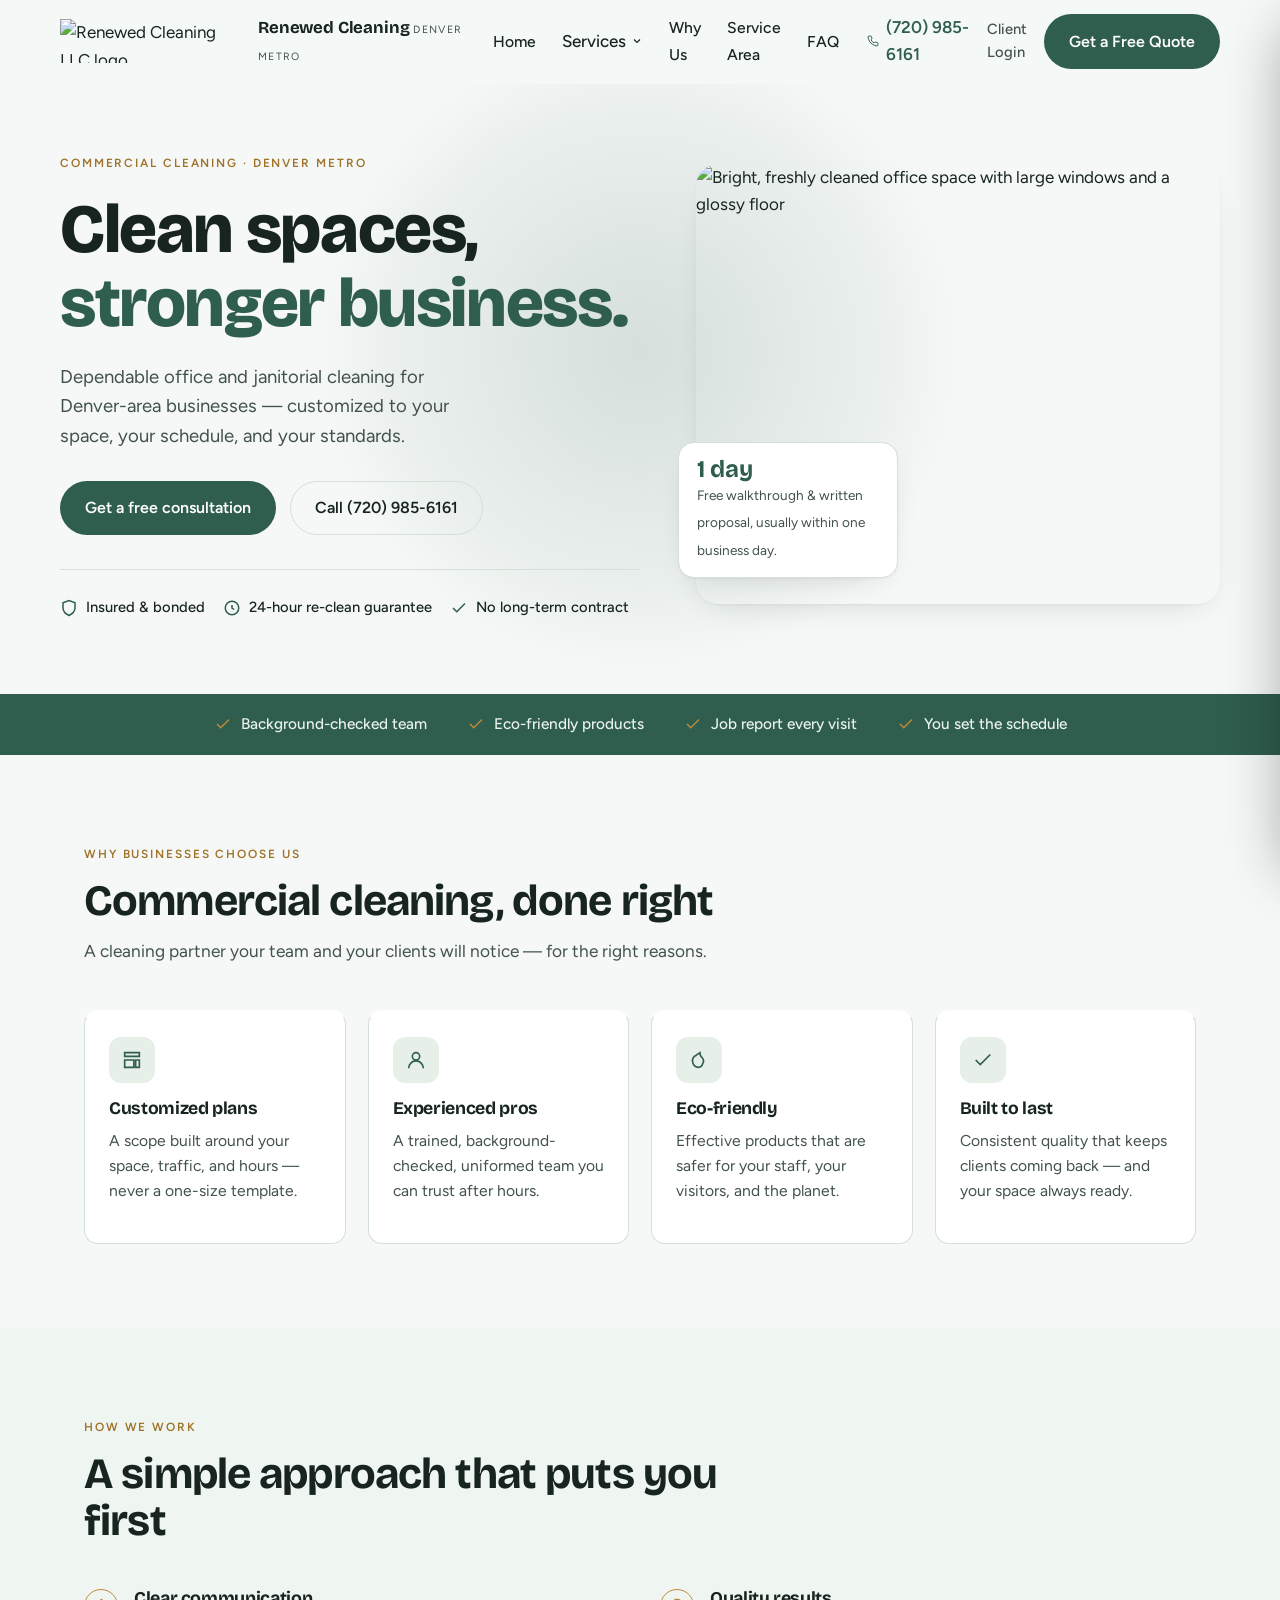
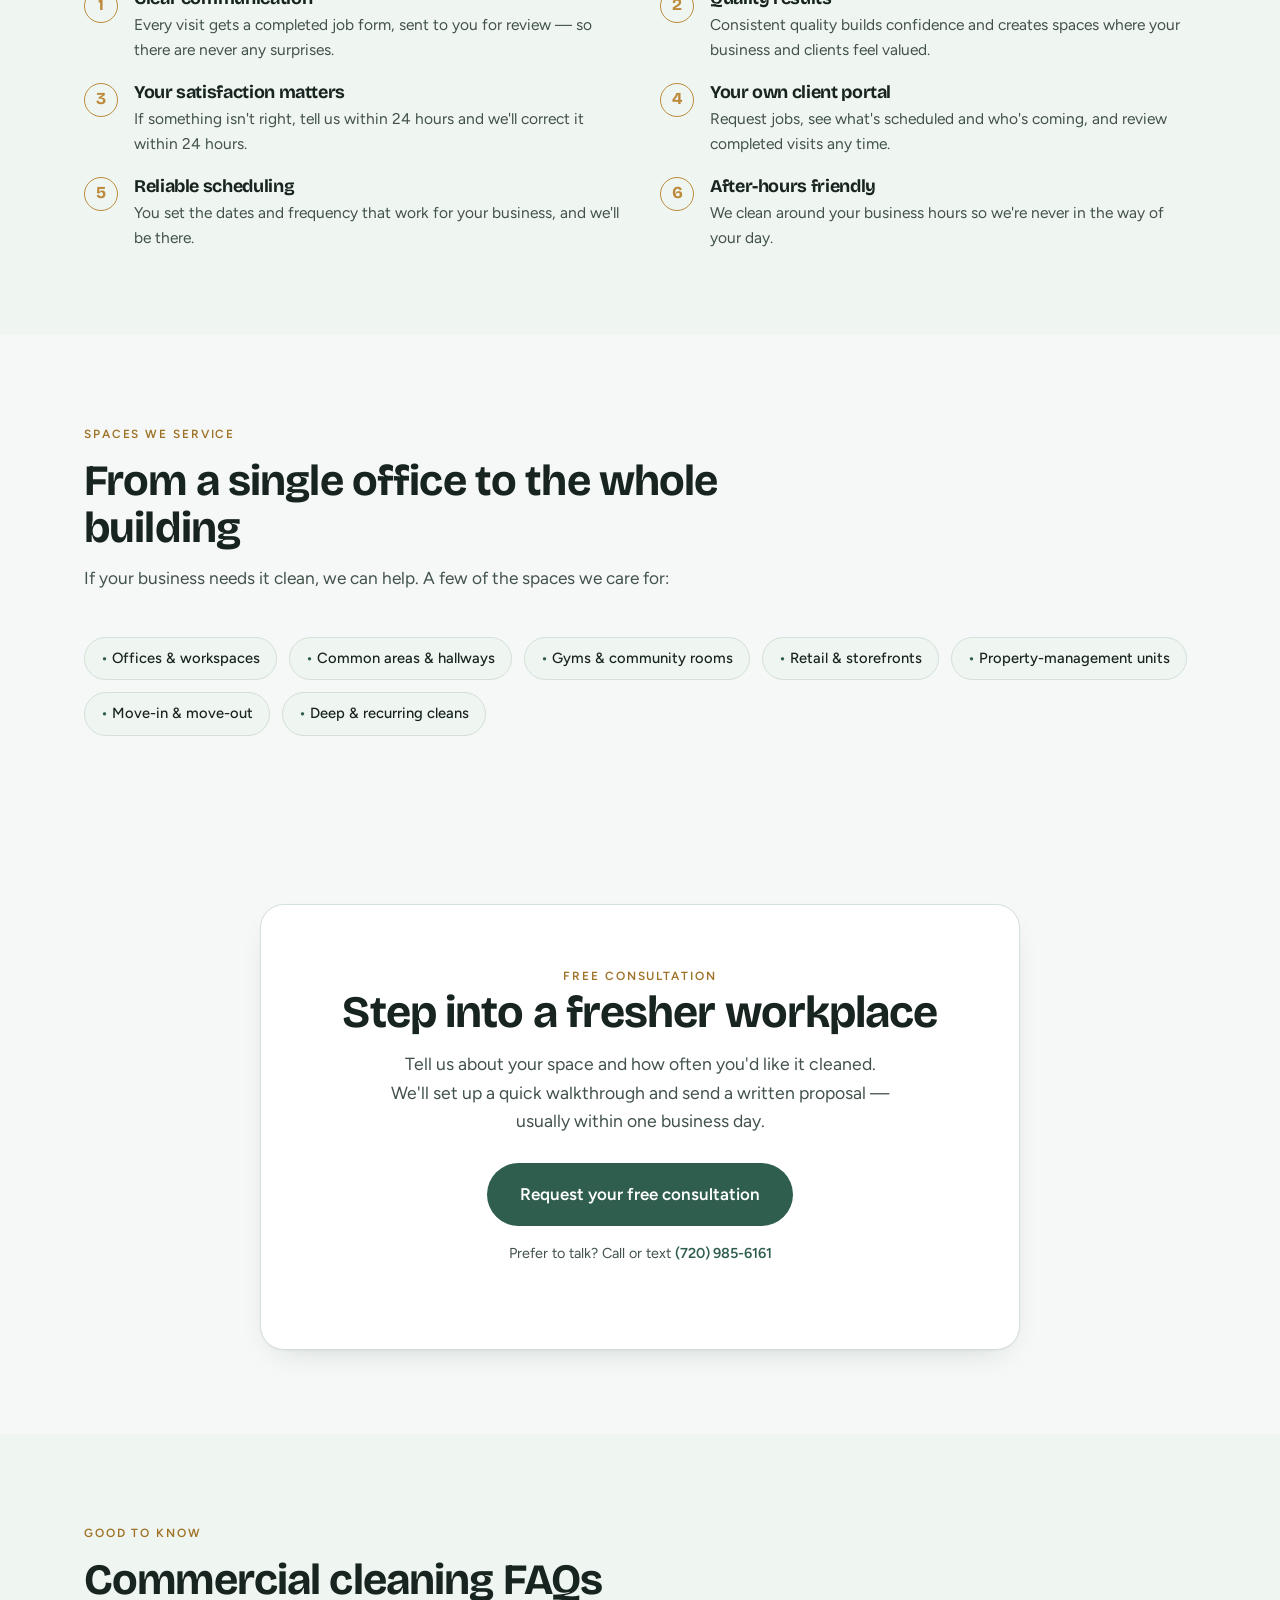
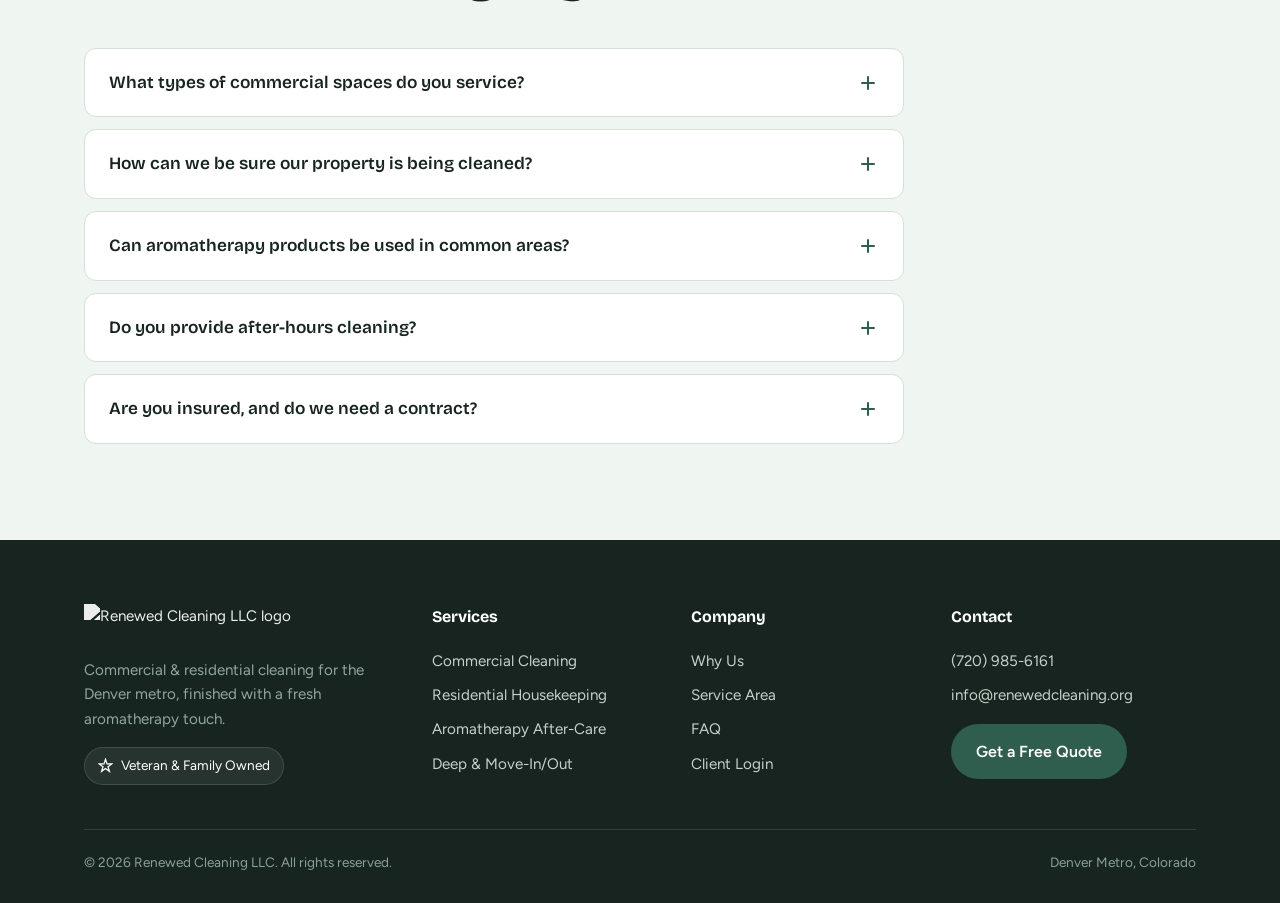
==== commercial-cleaning.html @ f88d706f "Modernized Renewed Cleaning site (preview)" ====
<!DOCTYPE html>
<html lang="en">
<head>
<meta charset="UTF-8">
<meta name="viewport" content="width=device-width, initial-scale=1">
<!-- PREVIEW/MOCK — keep out of Google so it never competes with the live site -->
<meta name="robots" content="noindex, nofollow">
<title>Commercial Cleaning in Denver Metro | Renewed Cleaning LLC</title>
<meta name="description" content="Reliable commercial and office cleaning across the Denver metro. Veteran- and family-owned, insured & bonded, eco-friendly, with a 24-hour re-clean guarantee. Request a free consultation.">

<link rel="preconnect" href="https://fonts.googleapis.com">
<link rel="preconnect" href="https://fonts.gstatic.com" crossorigin>
<link href="https://fonts.googleapis.com/css2?family=Bricolage+Grotesque:opsz,wght@12..96,600;12..96,700;12..96,800&family=Figtree:wght@400;500;600&display=swap" rel="stylesheet">
<link rel="stylesheet" href="styles.css">
</head>
<body>

<!-- =========== HEADER =========== -->
<header id="top">
  <div class="wrap nav">
    <a class="brand" href="index.html" aria-label="Renewed Cleaning LLC home">
      <img src="https://d13cw1lxlociqy.cloudfront.net/vxw0cr1rwxtp3wmlu0m17guldjv5" alt="Renewed Cleaning LLC logo">
      <span>
        <span class="bname">Renewed Cleaning</span>
        <span class="btag">Denver Metro</span>
      </span>
    </a>

    <ul class="menu">
      <li><a href="index.html">Home</a></li>
      <li class="has-drop">
        <button class="dropbtn" aria-haspopup="true" aria-expanded="false">Services
          <svg width="12" height="12" viewBox="0 0 24 24" fill="none" stroke="currentColor" stroke-width="2.4"><path d="M6 9l6 6 6-6"/></svg>
        </button>
        <div class="drop">
          <a href="commercial-cleaning.html">Commercial Cleaning<span>Offices, janitorial &amp; common areas</span></a>
          <a href="index.html#services">Residential Housekeeping<span>Homes &amp; recurring care</span></a>
          <a href="index.html#services">Aromatherapy After-Care<span>Sprays, diffusers &amp; more</span></a>
        </div>
      </li>
      <li><a href="index.html#how">Why Us</a></li>
      <li><a href="index.html#area">Service Area</a></li>
      <li><a href="#faq">FAQ</a></li>
    </ul>

    <div class="nav-cta">
      <a class="phone-link" href="tel:+17209856161"><svg width="16" height="16" viewBox="0 0 24 24" fill="none" stroke="currentColor" stroke-width="2"><path d="M22 16.9v3a2 2 0 01-2.2 2 19.8 19.8 0 01-8.6-3.1 19.5 19.5 0 01-6-6 19.8 19.8 0 01-3.1-8.6A2 2 0 014.1 2h3a2 2 0 012 1.7c.1.9.3 1.8.6 2.6a2 2 0 01-.5 2.1L8.1 9.9a16 16 0 006 6l1.5-1.1a2 2 0 012.1-.5c.8.3 1.7.5 2.6.6a2 2 0 011.7 2z"/></svg><span class="phone-text">(720)&nbsp;985-6161</span></a>
      <a class="login-link" href="https://clienthub.getjobber.com/client_hubs/0398b874-1f69-44bb-8e31-e739b4f57057/login/new?source=share_login" target="_blank" rel="noopener">Client Login</a>
      <a class="btn btn-primary" href="https://clienthub.getjobber.com/hubs/0398b874-1f69-44bb-8e31-e739b4f57057/public/requests/2457077/embedded_new?source=sp_website&amp;instance_id=_R_5j5_" target="_blank" rel="noopener">Get a Free Quote</a>
      <button class="burger" id="burger" aria-label="Open menu" aria-expanded="false"><span></span><span></span><span></span></button>
    </div>
  </div>
</header>

<!-- mobile drawer -->
<div class="scrim" id="scrim"></div>
<aside class="drawer" id="drawer" aria-hidden="true">
  <div class="drawer-head">
    <span class="bname" style="font-family:'Bricolage Grotesque';font-weight:700">Renewed Cleaning</span>
    <button class="drawer-close" id="drawerClose" aria-label="Close menu">&times;</button>
  </div>
  <nav>
    <a href="index.html">Home</a>
    <span class="sub-label">Services</span>
    <div class="sub">
      <a href="commercial-cleaning.html">Commercial Cleaning</a>
      <a href="index.html#services">Residential Housekeeping</a>
      <a href="index.html#services">Aromatherapy After-Care</a>
    </div>
    <a href="index.html#how">Why Us</a>
    <a href="index.html#area">Service Area</a>
    <a href="#faq">FAQ</a>
    <a href="https://clienthub.getjobber.com/client_hubs/0398b874-1f69-44bb-8e31-e739b4f57057/login/new?source=share_login" target="_blank" rel="noopener">Client Login</a>
    <a class="phone-link" style="padding:14px 4px" href="tel:+17209856161">Call (720) 985-6161</a>
    <a class="btn btn-primary" style="margin-top:14px;width:100%;justify-content:center" href="https://clienthub.getjobber.com/hubs/0398b874-1f69-44bb-8e31-e739b4f57057/public/requests/2457077/embedded_new?source=sp_website&amp;instance_id=_R_5j5_" target="_blank" rel="noopener">Get a Free Quote</a>
  </nav>
</aside>

<!-- =========== HERO =========== -->
<div class="hero svc-hero">
  <div class="wrap hero-grid">
    <div class="hero-copy">
      <span class="eyebrow">Commercial Cleaning &middot; Denver Metro</span>
      <h1>Clean spaces,<br><span class="em">stronger business.</span></h1>
      <p class="lead">Dependable office and janitorial cleaning for Denver-area businesses — customized to your space, your schedule, and your standards.</p>
      <div class="hero-cta">
        <a class="btn btn-primary" href="https://clienthub.getjobber.com/hubs/0398b874-1f69-44bb-8e31-e739b4f57057/public/requests/2457077/embedded_new?source=sp_website&amp;instance_id=_R_5j5_" target="_blank" rel="noopener">Get a free consultation</a>
        <a class="btn btn-ghost" href="tel:+17209856161">Call (720)&nbsp;985-6161</a>
      </div>
      <div class="chips">
        <span class="chip"><svg width="18" height="18" viewBox="0 0 24 24" fill="none" stroke="currentColor" stroke-width="2"><path d="M12 22s8-4 8-10V5l-8-3-8 3v7c0 6 8 10 8 10z"/></svg>Insured &amp; bonded</span>
        <span class="chip"><svg width="18" height="18" viewBox="0 0 24 24" fill="none" stroke="currentColor" stroke-width="2"><path d="M12 8v4l3 2M12 3a9 9 0 100 18 9 9 0 000-18z"/></svg>24-hour re-clean guarantee</span>
        <span class="chip"><svg width="18" height="18" viewBox="0 0 24 24" fill="none" stroke="currentColor" stroke-width="2"><path d="M20 6L9 17l-5-5"/></svg>No long-term contract</span>
      </div>
    </div>
    <div class="hero-media">
      <img src="https://d13cw1lxlociqy.cloudfront.net/9aceva0bt5wn4vmptje6h1z89n71" alt="Bright, freshly cleaned office space with large windows and a glossy floor">
      <div class="badge"><b>1 day</b><span>Free walkthrough &amp; written proposal, usually within one business day.</span></div>
    </div>
  </div>
</div>

<!-- =========== TRUST STRIP =========== -->
<div class="trust">
  <div class="wrap">
    <span class="t"><svg width="18" height="18" viewBox="0 0 24 24" fill="none" stroke="currentColor" stroke-width="2"><path d="M20 6L9 17l-5-5"/></svg>Background-checked team</span>
    <span class="t"><svg width="18" height="18" viewBox="0 0 24 24" fill="none" stroke="currentColor" stroke-width="2"><path d="M20 6L9 17l-5-5"/></svg>Eco-friendly products</span>
    <span class="t"><svg width="18" height="18" viewBox="0 0 24 24" fill="none" stroke="currentColor" stroke-width="2"><path d="M20 6L9 17l-5-5"/></svg>Job report every visit</span>
    <span class="t"><svg width="18" height="18" viewBox="0 0 24 24" fill="none" stroke="currentColor" stroke-width="2"><path d="M20 6L9 17l-5-5"/></svg>You set the schedule</span>
  </div>
</div>

<!-- =========== BENEFITS =========== -->
<section id="benefits">
  <div class="wrap">
    <div class="sec-head reveal">
      <span class="eyebrow">Why businesses choose us</span>
      <h2>Commercial cleaning, done right</h2>
      <p>A cleaning partner your team and your clients will notice — for the right reasons.</p>
    </div>
    <div class="cards cols-4">
      <div class="card reveal">
        <div class="ic"><svg width="22" height="22" viewBox="0 0 24 24" fill="none" stroke="currentColor" stroke-width="1.8"><path d="M4 4h16v4H4zM4 12h10v8H4zM16 12h4v8h-4z"/></svg></div>
        <h3>Customized plans</h3>
        <p>A scope built around your space, traffic, and hours — never a one-size template.</p>
      </div>
      <div class="card reveal">
        <div class="ic"><svg width="22" height="22" viewBox="0 0 24 24" fill="none" stroke="currentColor" stroke-width="1.8"><path d="M12 12a4 4 0 100-8 4 4 0 000 8zM4 21a8 8 0 0116 0"/></svg></div>
        <h3>Experienced pros</h3>
        <p>A trained, background-checked, uniformed team you can trust after hours.</p>
      </div>
      <div class="card reveal">
        <div class="ic"><svg width="22" height="22" viewBox="0 0 24 24" fill="none" stroke="currentColor" stroke-width="1.8"><path d="M11 20A7 7 0 019 6.7C11 5 13 4 13 4s0 3 2 5 3 4 1 7a5 5 0 01-5 4z"/></svg></div>
        <h3>Eco-friendly</h3>
        <p>Effective products that are safer for your staff, your visitors, and the planet.</p>
      </div>
      <div class="card reveal">
        <div class="ic"><svg width="22" height="22" viewBox="0 0 24 24" fill="none" stroke="currentColor" stroke-width="1.8"><path d="M20 6L9 17l-5-5"/></svg></div>
        <h3>Built to last</h3>
        <p>Consistent quality that keeps clients coming back — and your space always ready.</p>
      </div>
    </div>
  </div>
</section>

<!-- =========== HOW WE WORK =========== -->
<section id="how" class="how">
  <div class="wrap">
    <div class="sec-head reveal">
      <span class="eyebrow">How we work</span>
      <h2>A simple approach that puts you first</h2>
    </div>
    <div class="steps">
      <div class="step reveal"><div class="n">1</div><div><h3>Clear communication</h3><p>Every visit gets a completed job form, sent to you for review — so there are never any surprises.</p></div></div>
      <div class="step reveal"><div class="n">2</div><div><h3>Quality results</h3><p>Consistent quality builds confidence and creates spaces where your business and clients feel valued.</p></div></div>
      <div class="step reveal"><div class="n">3</div><div><h3>Your satisfaction matters</h3><p>If something isn't right, tell us within 24 hours and we'll correct it within 24 hours.</p></div></div>
      <div class="step reveal"><div class="n">4</div><div><h3>Your own client portal</h3><p>Request jobs, see what's scheduled and who's coming, and review completed visits any time.</p></div></div>
      <div class="step reveal"><div class="n">5</div><div><h3>Reliable scheduling</h3><p>You set the dates and frequency that work for your business, and we'll be there.</p></div></div>
      <div class="step reveal"><div class="n">6</div><div><h3>After-hours friendly</h3><p>We clean around your business hours so we're never in the way of your day.</p></div></div>
    </div>
  </div>
</section>

<!-- =========== WHAT WE CLEAN =========== -->
<section id="spaces">
  <div class="wrap">
    <div class="sec-head reveal">
      <span class="eyebrow">Spaces we service</span>
      <h2>From a single office to the whole building</h2>
      <p>If your business needs it clean, we can help. A few of the spaces we care for:</p>
    </div>
    <div class="what-list reveal">
      <span class="pill"><b>&bull;</b> Offices &amp; workspaces</span>
      <span class="pill"><b>&bull;</b> Common areas &amp; hallways</span>
      <span class="pill"><b>&bull;</b> Gyms &amp; community rooms</span>
      <span class="pill"><b>&bull;</b> Retail &amp; storefronts</span>
      <span class="pill"><b>&bull;</b> Property-management units</span>
      <span class="pill"><b>&bull;</b> Move-in &amp; move-out</span>
      <span class="pill"><b>&bull;</b> Deep &amp; recurring cleans</span>
    </div>
  </div>
</section>

<!-- =========== CONSULTATION CTA =========== -->
<section id="quote" class="quote">
  <div class="wrap">
    <div class="box reveal">
      <span class="eyebrow">Free consultation</span>
      <h2>Step into a fresher workplace</h2>
      <p>Tell us about your space and how often you'd like it cleaned. We'll set up a quick walkthrough and send a written proposal — usually within one business day.</p>
      <a class="btn btn-primary" href="https://clienthub.getjobber.com/hubs/0398b874-1f69-44bb-8e31-e739b4f57057/public/requests/2457077/embedded_new?source=sp_website&amp;instance_id=_R_5j5_" target="_blank" rel="noopener">Request your free consultation</a>
      <p class="sub">Prefer to talk? Call or text <a href="tel:+17209856161" style="color:var(--evergreen);font-weight:600;text-decoration:none">(720) 985-6161</a></p>
    </div>
  </div>
</section>

<!-- =========== FAQ =========== -->
<section id="faq" class="how">
  <div class="wrap">
    <div class="sec-head reveal">
      <span class="eyebrow">Good to know</span>
      <h2>Commercial cleaning FAQs</h2>
    </div>
    <div class="faq-list">
      <!-- NOTE for Andrew: confirm insurance/coverage specifics with the family before publishing -->
      <details class="reveal"><summary>What types of commercial spaces do you service?<span class="plus"></span></summary><div class="ans">Offices, retail and storefronts, common areas and hallways, gyms and community rooms, property-management units, and more. If you're not sure whether your space is a fit, just ask.</div></details>
      <details class="reveal"><summary>How can we be sure our property is being cleaned?<span class="plus"></span></summary><div class="ans">After every visit you receive a completed job report, and you can see scheduled, upcoming, and completed jobs any time in your client portal — full visibility, no guesswork.</div></details>
      <details class="reveal"><summary>Can aromatherapy products be used in common areas?<span class="plus"></span></summary><div class="ans">Yes. Our aromatherapy after-care is a great fit for lobbies, common areas, and shared spaces — in a scent you choose.</div></details>
      <details class="reveal"><summary>Do you provide after-hours cleaning?<span class="plus"></span></summary><div class="ans">Yes. We schedule around your business hours so cleaning never disrupts your team or your customers.</div></details>
      <details class="reveal"><summary>Are you insured, and do we need a contract?<span class="plus"></span></summary><div class="ans">We're insured and bonded, and our team is background-checked. There's no long-term contract — we work from a simple written proposal you can adjust any time. <em>(Please confirm exact coverage wording with the family before this goes live.)</em></div></details>
    </div>
  </div>
</section>

<!-- =========== FOOTER =========== -->
<footer>
  <div class="wrap">
    <div class="fgrid">
      <div class="fbrand">
        <img src="https://d13cw1lxlociqy.cloudfront.net/vxw0cr1rwxtp3wmlu0m17guldjv5" alt="Renewed Cleaning LLC logo">
        <p>Commercial &amp; residential cleaning for the Denver metro, finished with a fresh aromatherapy touch.</p>
        <span class="fbadge"><svg width="15" height="15" viewBox="0 0 24 24" fill="none" stroke="currentColor" stroke-width="2"><path d="M12 2l2.4 7.4H22l-6 4.6 2.3 7.4-6.3-4.6L5.7 21.4 8 14 2 9.4h7.6z"/></svg>Veteran &amp; Family Owned</span>
      </div>
      <div>
        <h4>Services</h4>
        <a href="commercial-cleaning.html">Commercial Cleaning</a>
        <a href="index.html#services">Residential Housekeeping</a>
        <a href="index.html#services">Aromatherapy After-Care</a>
        <a href="index.html#services">Deep &amp; Move-In/Out</a>
      </div>
      <div>
        <h4>Company</h4>
        <a href="index.html#how">Why Us</a>
        <a href="index.html#area">Service Area</a>
        <a href="#faq">FAQ</a>
        <a href="https://clienthub.getjobber.com/client_hubs/0398b874-1f69-44bb-8e31-e739b4f57057/login/new?source=share_login" target="_blank" rel="noopener">Client Login</a>
      </div>
      <div>
        <h4>Contact</h4>
        <a href="tel:+17209856161">(720) 985-6161</a>
        <!-- TODO: confirm the real public email address -->
        <a href="mailto:info@renewedcleaning.org">info@renewedcleaning.org</a>
        <a class="btn btn-primary" style="margin-top:12px" href="https://clienthub.getjobber.com/hubs/0398b874-1f69-44bb-8e31-e739b4f57057/public/requests/2457077/embedded_new?source=sp_website&amp;instance_id=_R_5j5_" target="_blank" rel="noopener">Get a Free Quote</a>
      </div>
    </div>
    <div class="fbot">
      <span>&copy; 2026 Renewed Cleaning LLC. All rights reserved.</span>
      <span>Denver Metro, Colorado</span>
    </div>
  </div>
</footer>

<script src="app.js" defer></script>
</body>
</html>
---- styles.css ----
:root{
    --ink:#17241f; --ink-soft:#42524b;
    --evergreen:#2f5d4e; --evergreen-deep:#22463a;
    --sage-bg:#e7efe9; --sage-tint:#eff5f0;
    --line:#d4e0d8;
    --air:#f5f8f6; --white:#ffffff;
    --brass:#bd8a3c; --brass-deep:#9f7228;
    --maxw:1160px;
    --r:14px;
    --shadow:0 1px 2px rgba(23,36,31,.04), 0 12px 34px -18px rgba(23,36,31,.22);
  }
  *{box-sizing:border-box}
  html{scroll-behavior:smooth}
  body{
    margin:0; background:var(--air); color:var(--ink);
    font-family:"Figtree",system-ui,-apple-system,sans-serif;
    font-size:17px; line-height:1.6; -webkit-font-smoothing:antialiased;
  }
  h1,h2,h3{font-family:"Bricolage Grotesque",system-ui,sans-serif; font-weight:700; line-height:1.08; letter-spacing:-.02em; margin:0}
  a{color:inherit}
  img{max-width:100%; display:block}
  .wrap{max-width:var(--maxw); margin:0 auto; padding:0 24px}
  .eyebrow{font-size:.74rem; font-weight:600; letter-spacing:.16em; text-transform:uppercase; color:var(--brass-deep)}

  /* buttons */
  .btn{display:inline-flex; align-items:center; gap:.5em; font-family:"Figtree"; font-weight:600; font-size:1rem;
    padding:.85em 1.5em; border-radius:100px; border:1px solid transparent; cursor:pointer; text-decoration:none; transition:.18s ease; white-space:nowrap}
  .btn-primary{background:var(--evergreen); color:#fff}
  .btn-primary:hover{background:var(--evergreen-deep); transform:translateY(-1px)}
  .btn-ghost{background:transparent; color:var(--ink); border-color:var(--line)}
  .btn-ghost:hover{border-color:var(--evergreen); color:var(--evergreen)}
  :focus-visible{outline:3px solid var(--brass); outline-offset:2px; border-radius:4px}

  /* header */
  header{position:sticky; top:0; z-index:60; background:rgba(245,248,246,.82); backdrop-filter:blur(10px); border-bottom:1px solid transparent; transition:.2s}
  header.scrolled{border-bottom-color:var(--line); background:rgba(245,248,246,.94)}
  .nav{display:flex; align-items:center; gap:28px; padding:14px 0}
  .brand{display:flex; align-items:center; gap:10px; margin-right:auto; text-decoration:none}
  .brand img{height:44px; width:auto}
  .brand .bname{font-family:"Bricolage Grotesque"; font-weight:700; font-size:1.05rem; color:var(--ink); letter-spacing:-.01em; line-height:1}
  .brand .btag{font-size:.66rem; letter-spacing:.12em; text-transform:uppercase; color:var(--ink-soft)}
  .menu{display:flex; align-items:center; gap:26px; list-style:none; margin:0; padding:0}
  .menu a{text-decoration:none; font-weight:500; color:var(--ink); font-size:.98rem; padding:6px 0; position:relative}
  .menu a:hover{color:var(--evergreen)}
  .has-drop{position:relative}
  .dropbtn{background:none; border:0; font:inherit; font-weight:500; color:var(--ink); cursor:pointer; display:inline-flex; align-items:center; gap:5px; padding:6px 0}
  .dropbtn svg{transition:.2s}
  .has-drop:hover .dropbtn svg, .has-drop:focus-within .dropbtn svg{transform:rotate(180deg)}
  .drop{position:absolute; top:calc(100% + 10px); left:50%; transform:translateX(-50%) translateY(6px); background:var(--white);
    border:1px solid var(--line); border-radius:var(--r); box-shadow:var(--shadow); padding:8px; min-width:240px; opacity:0; visibility:hidden; transition:.18s}
  .has-drop:hover .drop, .has-drop:focus-within .drop{opacity:1; visibility:visible; transform:translateX(-50%) translateY(0)}
  .drop a{display:block; padding:10px 12px; border-radius:9px; font-weight:500}
  .drop a:hover{background:var(--sage-tint)}
  .drop a span{display:block; font-size:.8rem; color:var(--ink-soft); font-weight:400}
  .nav-cta{display:flex; align-items:center; gap:14px}
  .phone-link{display:inline-flex; align-items:center; gap:7px; font-weight:600; text-decoration:none; color:var(--evergreen)}
  .login-link{text-decoration:none; font-weight:500; color:var(--ink-soft); font-size:.92rem}
  .login-link:hover{color:var(--evergreen)}
  .burger{display:none; background:none; border:1px solid var(--line); border-radius:10px; padding:9px; cursor:pointer}
  .burger span{display:block; width:20px; height:2px; background:var(--ink); margin:4px 0; transition:.2s}

  /* mobile drawer */
  .drawer{position:fixed; inset:0 0 0 auto; width:min(88vw,360px); background:var(--white); z-index:80; transform:translateX(100%);
    transition:transform .28s cubic-bezier(.4,0,.2,1); padding:22px; box-shadow:-20px 0 60px -30px rgba(0,0,0,.4); overflow-y:auto}
  .drawer.open{transform:translateX(0)}
  .drawer-head{display:flex; justify-content:space-between; align-items:center; margin-bottom:18px}
  .drawer-close{background:none; border:0; font-size:1.6rem; cursor:pointer; color:var(--ink); line-height:1}
  .drawer nav a, .drawer nav .sub-label{display:block; padding:12px 4px; text-decoration:none; color:var(--ink); font-weight:600; border-bottom:1px solid var(--sage-bg)}
  .drawer nav .sub a{font-weight:400; padding-left:16px; color:var(--ink-soft); font-size:.95rem}
  .sub-label{color:var(--ink-soft)!important; font-size:.78rem!important; letter-spacing:.12em; text-transform:uppercase; font-weight:600!important; border:0!important; padding-bottom:4px!important}
  .scrim{position:fixed; inset:0; background:rgba(23,36,31,.4); z-index:70; opacity:0; visibility:hidden; transition:.25s}
  .scrim.open{opacity:1; visibility:visible}

  /* hero */
  .hero{position:relative; overflow:hidden}
  .hero::before{content:""; position:absolute; top:-30%; left:50%; width:900px; height:900px; transform:translateX(-50%);
    background:radial-gradient(closest-side, rgba(47,93,78,.16), rgba(47,93,78,.05) 55%, transparent 72%);
    animation:breathe 9s ease-in-out infinite; z-index:0; pointer-events:none}
  @keyframes breathe{0%,100%{transform:translateX(-50%) scale(1); opacity:.85} 50%{transform:translateX(-50%) scale(1.12); opacity:1}}
  .hero-grid{position:relative; z-index:1; display:grid; grid-template-columns:1.05fr .95fr; gap:56px; align-items:center; padding:64px 0 74px}
  .hero h1{font-size:clamp(2.7rem,5.4vw,4.3rem); font-weight:800; margin:18px 0 0}
  .hero h1 .em{color:var(--evergreen)}
  .hero p.lead{font-size:1.16rem; color:var(--ink-soft); margin:20px 0 30px; max-width:33ch}
  .hero-cta{display:flex; gap:14px; flex-wrap:wrap; align-items:center}
  .chips{display:flex; flex-wrap:wrap; gap:10px 18px; margin-top:34px; padding-top:26px; border-top:1px solid var(--line)}
  .chip{display:inline-flex; align-items:center; gap:8px; font-size:.92rem; font-weight:500; color:var(--ink)}
  .chip svg{color:var(--evergreen); flex:none}
  .hero-media{position:relative}
  .hero-media img{width:100%; height:520px; object-fit:cover; border-radius:22px; box-shadow:var(--shadow)}
  .badge{position:absolute; left:-18px; bottom:26px; background:var(--white); border:1px solid var(--line); border-radius:16px;
    padding:14px 18px; box-shadow:var(--shadow); max-width:220px}
  .badge b{font-family:"Bricolage Grotesque"; display:block; font-size:1.5rem; color:var(--evergreen); line-height:1}
  .badge span{font-size:.85rem; color:var(--ink-soft)}

  /* trust strip */
  .trust{background:var(--evergreen); color:#eaf2ed}
  .trust .wrap{display:flex; flex-wrap:wrap; gap:14px 40px; justify-content:center; padding:18px 24px; text-align:center}
  .trust .t{display:inline-flex; align-items:center; gap:9px; font-weight:500; font-size:.96rem}
  .trust .t svg{color:var(--brass); flex:none}

  /* sections */
  section{padding:84px 0}
  .sec-head{max-width:640px; margin-bottom:44px}
  .sec-head h2{font-size:clamp(1.9rem,3.4vw,2.7rem); margin:12px 0 0}
  .sec-head p{color:var(--ink-soft); margin:14px 0 0; font-size:1.08rem}

  /* services */
  .cards{display:grid; grid-template-columns:repeat(3,1fr); gap:22px}
  .card{background:var(--white); border:1px solid var(--line); border-radius:var(--r); padding:28px; transition:.2s; border-top:3px solid transparent}
  .card:hover{border-top-color:var(--brass); box-shadow:var(--shadow); transform:translateY(-3px)}
  .card .ic{width:46px; height:46px; border-radius:12px; background:var(--sage-bg); display:grid; place-items:center; color:var(--evergreen); margin-bottom:16px}
  .card h3{font-size:1.28rem}
  .card p{color:var(--ink-soft); margin:10px 0 16px; font-size:.98rem}
  .card a.more{text-decoration:none; font-weight:600; color:var(--evergreen); font-size:.95rem}
  .card a.more:hover{color:var(--brass-deep)}
  .more-list{margin-top:26px; display:flex; flex-wrap:wrap; gap:10px}
  .pill{background:var(--white); border:1px solid var(--line); border-radius:100px; padding:9px 16px; font-size:.92rem; font-weight:500; color:var(--ink)}
  .pill b{color:var(--evergreen); font-weight:600}

  /* how we work — on sage */
  .how{background:var(--sage-tint)}
  .steps{display:grid; grid-template-columns:repeat(2,1fr); gap:20px 40px}
  .step{display:flex; gap:16px; align-items:flex-start}
  .step .n{font-family:"Bricolage Grotesque"; font-weight:700; color:var(--brass); font-size:1.05rem; border:1px solid var(--brass); width:34px; height:34px; border-radius:50%; display:grid; place-items:center; flex:none}
  .step h3{font-size:1.12rem}
  .step p{color:var(--ink-soft); margin:5px 0 0; font-size:.97rem}

  /* service area */
  .area{background:var(--evergreen-deep); color:#e9f1ec; border-radius:24px; padding:52px; display:grid; grid-template-columns:1fr 1fr; gap:40px; align-items:center}
  .area h2{color:#fff; font-size:clamp(1.8rem,3vw,2.4rem)}
  .area p{color:#c8dad0; margin:14px 0 0}
  .area .cities{display:flex; flex-wrap:wrap; gap:10px}
  .area .cities span{background:rgba(255,255,255,.08); border:1px solid rgba(255,255,255,.16); border-radius:100px; padding:8px 15px; font-size:.94rem}

  /* quote CTA */
  .quote{text-align:center}
  .quote .box{background:var(--white); border:1px solid var(--line); border-radius:24px; padding:56px 32px; box-shadow:var(--shadow); max-width:760px; margin:0 auto}
  .quote h2{font-size:clamp(2rem,3.6vw,2.8rem)}
  .quote p{color:var(--ink-soft); font-size:1.1rem; margin:14px auto 28px; max-width:46ch}
  .quote .btn{font-size:1.06rem; padding:1em 1.9em}
  .quote .sub{margin-top:16px; font-size:.9rem; color:var(--ink-soft)}

  /* faq */
  .faq-list{max-width:820px}
  details{background:var(--white); border:1px solid var(--line); border-radius:12px; margin-bottom:12px; overflow:hidden}
  details[open]{border-color:var(--evergreen)}
  summary{list-style:none; cursor:pointer; padding:20px 24px; font-family:"Bricolage Grotesque"; font-weight:600; font-size:1.08rem; display:flex; justify-content:space-between; gap:16px; align-items:center}
  summary::-webkit-details-marker{display:none}
  summary .plus{flex:none; width:22px; height:22px; position:relative; transition:.2s}
  summary .plus::before,summary .plus::after{content:""; position:absolute; background:var(--evergreen); border-radius:2px; top:50%; left:50%; transform:translate(-50%,-50%)}
  summary .plus::before{width:14px; height:2px}
  summary .plus::after{width:2px; height:14px; transition:.2s}
  details[open] summary .plus::after{transform:translate(-50%,-50%) rotate(90deg); opacity:0}
  details .ans{padding:0 24px 22px; color:var(--ink-soft); font-size:1rem}

  /* footer */
  footer{background:var(--ink); color:#c4d2cb; padding:64px 0 30px; font-size:.95rem}
  .fgrid{display:grid; grid-template-columns:1.4fr 1fr 1fr 1.1fr; gap:36px}
  footer h4{font-family:"Bricolage Grotesque"; color:#fff; font-size:1rem; margin:0 0 14px}
  footer a{color:#c4d2cb; text-decoration:none; display:block; padding:5px 0}
  footer a:hover{color:var(--brass)}
  .fbrand img{height:40px; margin-bottom:14px; filter:brightness(0) invert(1); opacity:.92}
  .fbrand p{color:#93a69d; margin:0; max-width:30ch}
  .fbadge{display:inline-flex; align-items:center; gap:8px; margin-top:16px; font-size:.85rem; color:#fff; background:rgba(255,255,255,.07); border:1px solid rgba(255,255,255,.13); padding:7px 13px; border-radius:100px}
  .fbot{border-top:1px solid rgba(255,255,255,.12); margin-top:44px; padding-top:22px; display:flex; justify-content:space-between; flex-wrap:wrap; gap:10px; color:#8ba095; font-size:.85rem}

  .reveal{opacity:0; transform:translateY(18px); transition:opacity .6s ease, transform .6s ease}
  .reveal.in{opacity:1; transform:none}

  @media (max-width:920px){
    .hero-grid{grid-template-columns:1fr; gap:36px; padding:44px 0 54px}
    .hero-media img{height:360px}
    .cards{grid-template-columns:1fr}
    .steps{grid-template-columns:1fr}
    .area{grid-template-columns:1fr; padding:36px}
    .fgrid{grid-template-columns:1fr 1fr; gap:28px}
  }
  @media (max-width:760px){
    .menu,.nav-cta .phone-text,.nav-cta .login-link,.nav-cta .btn{display:none}
    .nav-cta .burger{display:block}
    .badge{left:12px}
  }
  @media (max-width:520px){ .fgrid{grid-template-columns:1fr} .trust .wrap{justify-content:flex-start} }
  @media (prefers-reduced-motion:reduce){
    .hero::before{animation:none}
    .reveal{transition:none; opacity:1; transform:none}
    html{scroll-behavior:auto}
  }

/* ===== service page helpers ===== */
.cards.cols-4{grid-template-columns:repeat(4,1fr)}
.cards.cols-4 .card{padding:24px}
.cards.cols-4 .card h3{font-size:1.1rem}
.svc-hero .hero-media img{height:440px}
.what-list{display:flex;flex-wrap:wrap;gap:12px;margin-top:8px}
.what-list .pill{background:var(--sage-tint)}
@media (max-width:920px){ .cards.cols-4{grid-template-columns:repeat(2,1fr)} }
@media (max-width:520px){ .cards.cols-4{grid-template-columns:1fr} }
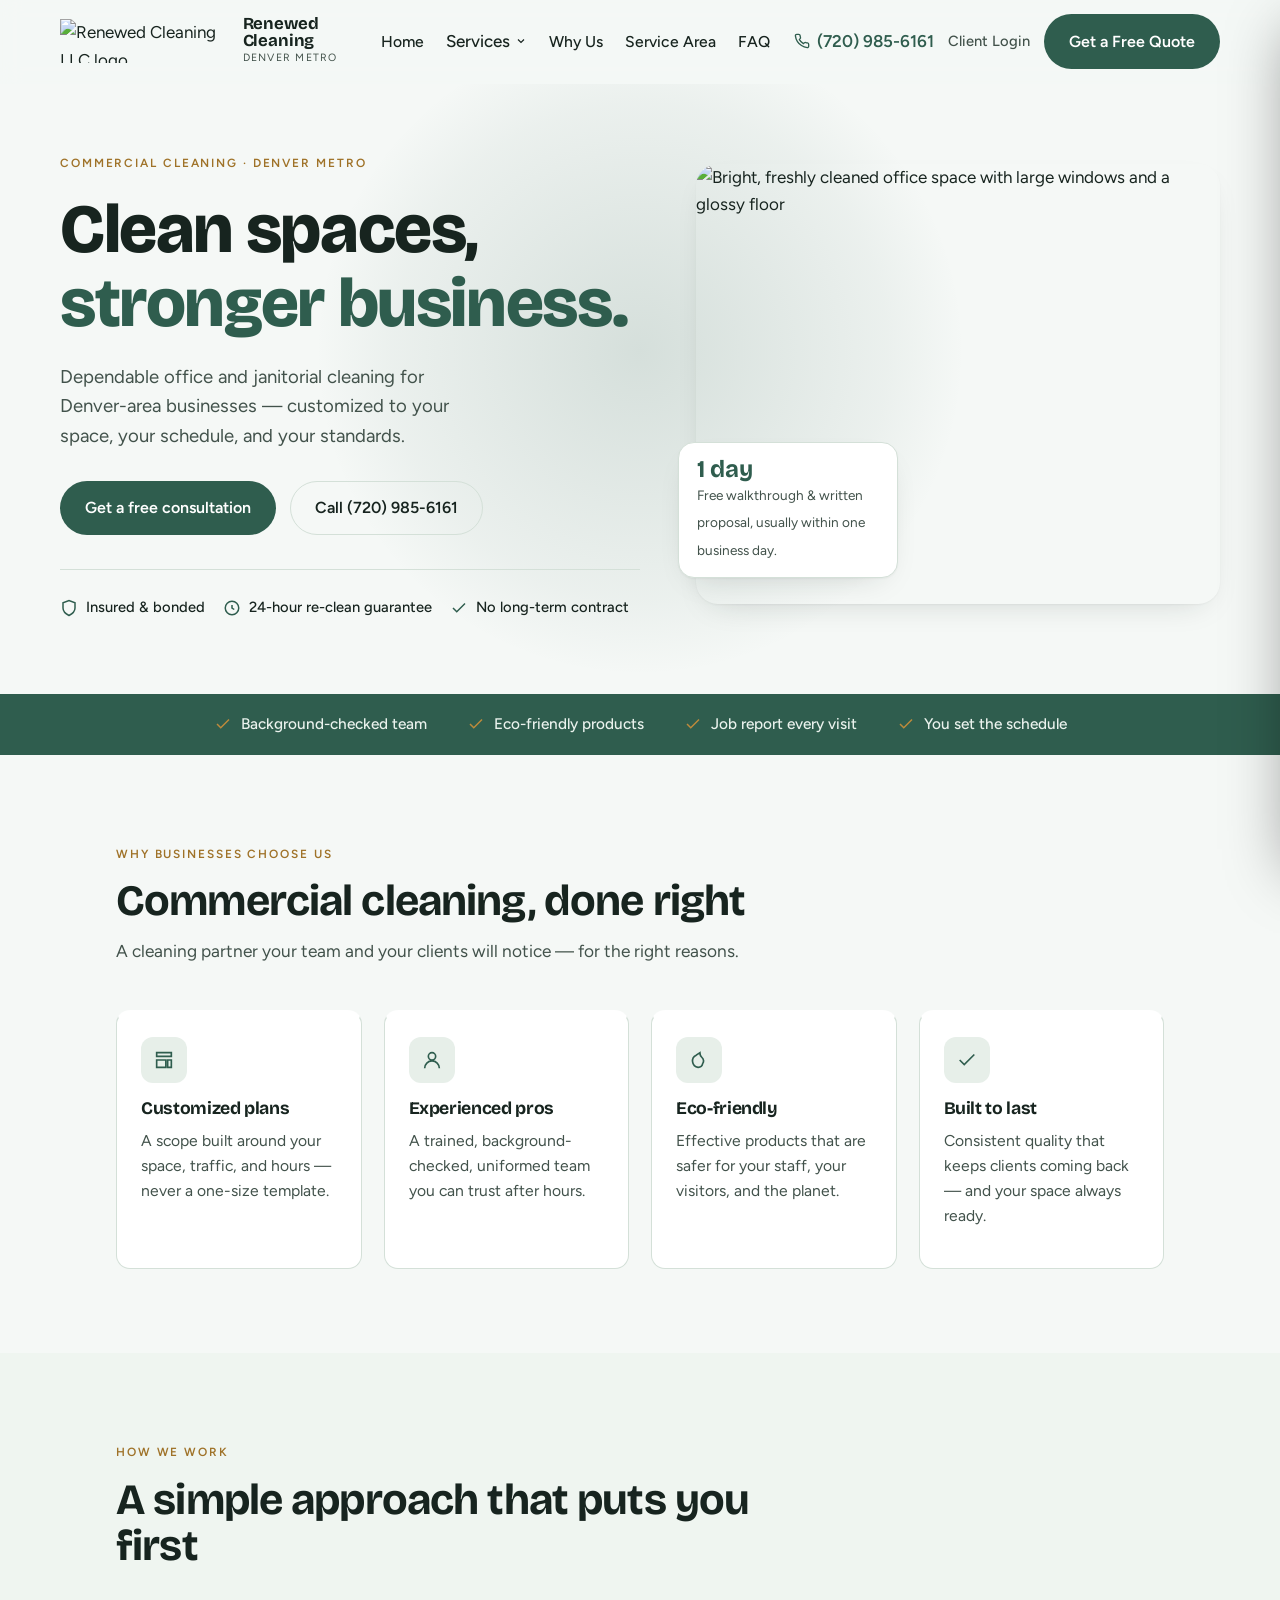
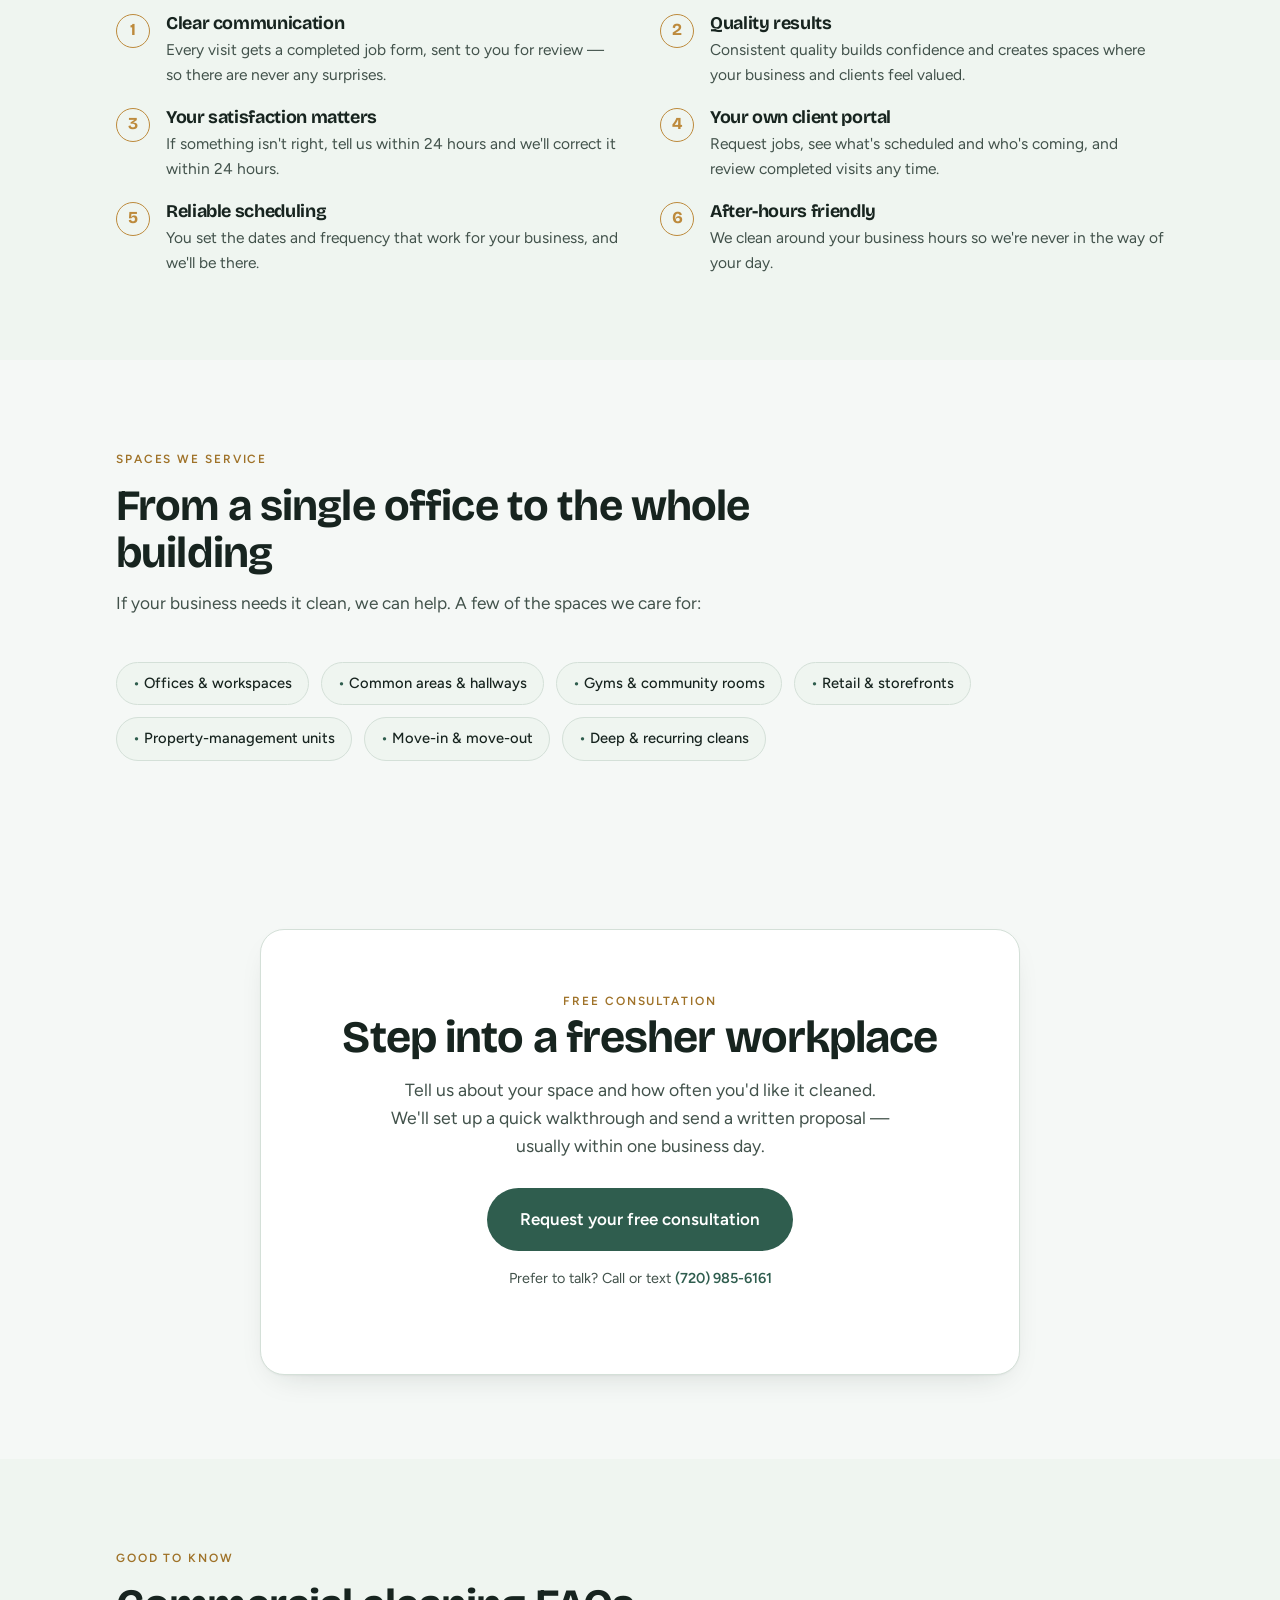
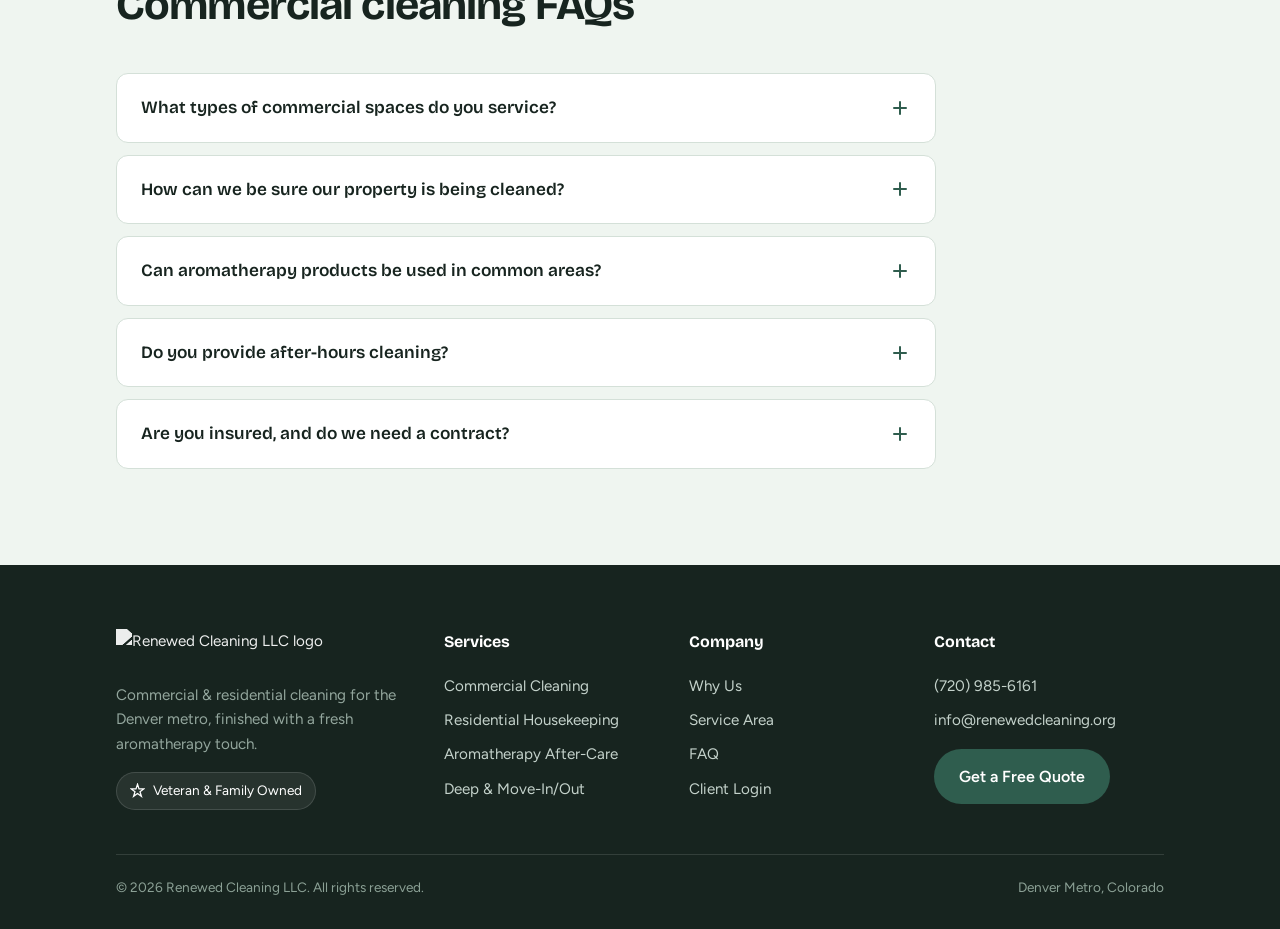
==== commit 8f00d71c: "Add favicon and fixed styles" ====
--- a/commercial-cleaning.html
+++ b/commercial-cleaning.html
@@ -3,6 +3,10 @@
 <head>
 <meta charset="UTF-8">
 <meta name="viewport" content="width=device-width, initial-scale=1">
+<link rel="icon" href="/favicon.ico" sizes="any">
+<link rel="icon" type="image/svg+xml" href="/favicon.svg">
+<link rel="icon" type="image/png" sizes="32x32" href="/favicon-32x32.png">
+<link rel="apple-touch-icon" href="/apple-touch-icon.png">
 <!-- PREVIEW/MOCK — keep out of Google so it never competes with the live site -->
 <meta name="robots" content="noindex, nofollow">
 <title>Commercial Cleaning in Denver Metro | Renewed Cleaning LLC</title>
--- a/styles.css
+++ b/styles.css
@@ -19,7 +19,7 @@
   h1,h2,h3{font-family:"Bricolage Grotesque",system-ui,sans-serif; font-weight:700; line-height:1.08; letter-spacing:-.02em; margin:0}
   a{color:inherit}
   img{max-width:100%; display:block}
-  .wrap{max-width:var(--maxw); margin:0 auto; padding:0 24px}
+  .wrap{max-width:var(--maxw); margin:0 auto; padding:0 clamp(24px, 5vw, 56px)}
   .eyebrow{font-size:.74rem; font-weight:600; letter-spacing:.16em; text-transform:uppercase; color:var(--brass-deep)}
 
   /* buttons */
@@ -94,7 +94,7 @@
 
   /* trust strip */
   .trust{background:var(--evergreen); color:#eaf2ed}
-  .trust .wrap{display:flex; flex-wrap:wrap; gap:14px 40px; justify-content:center; padding:18px 24px; text-align:center}
+  .trust .wrap{display:flex; flex-wrap:wrap; gap:14px 40px; justify-content:center; padding:18px clamp(24px, 5vw, 56px); text-align:center}
   .trust .t{display:inline-flex; align-items:center; gap:9px; font-weight:500; font-size:.96rem}
   .trust .t svg{color:var(--brass); flex:none}
 
@@ -175,7 +175,7 @@
     .area{grid-template-columns:1fr; padding:36px}
     .fgrid{grid-template-columns:1fr 1fr; gap:28px}
   }
-  @media (max-width:760px){
+  @media (max-width:900px){
     .menu,.nav-cta .phone-text,.nav-cta .login-link,.nav-cta .btn{display:none}
     .nav-cta .burger{display:block}
     .badge{left:12px}
@@ -196,3 +196,9 @@
 .what-list .pill{background:var(--sage-tint)}
 @media (max-width:920px){ .cards.cols-4{grid-template-columns:repeat(2,1fr)} }
 @media (max-width:520px){ .cards.cols-4{grid-template-columns:1fr} }
+
+/* --- header alignment cleanup --- */
+.brand .bname, .brand .btag{display:block}
+.menu a, .dropbtn, .login-link, .phone-link, .phone-text{white-space:nowrap}
+.nav{gap:24px}
+.menu{gap:22px}
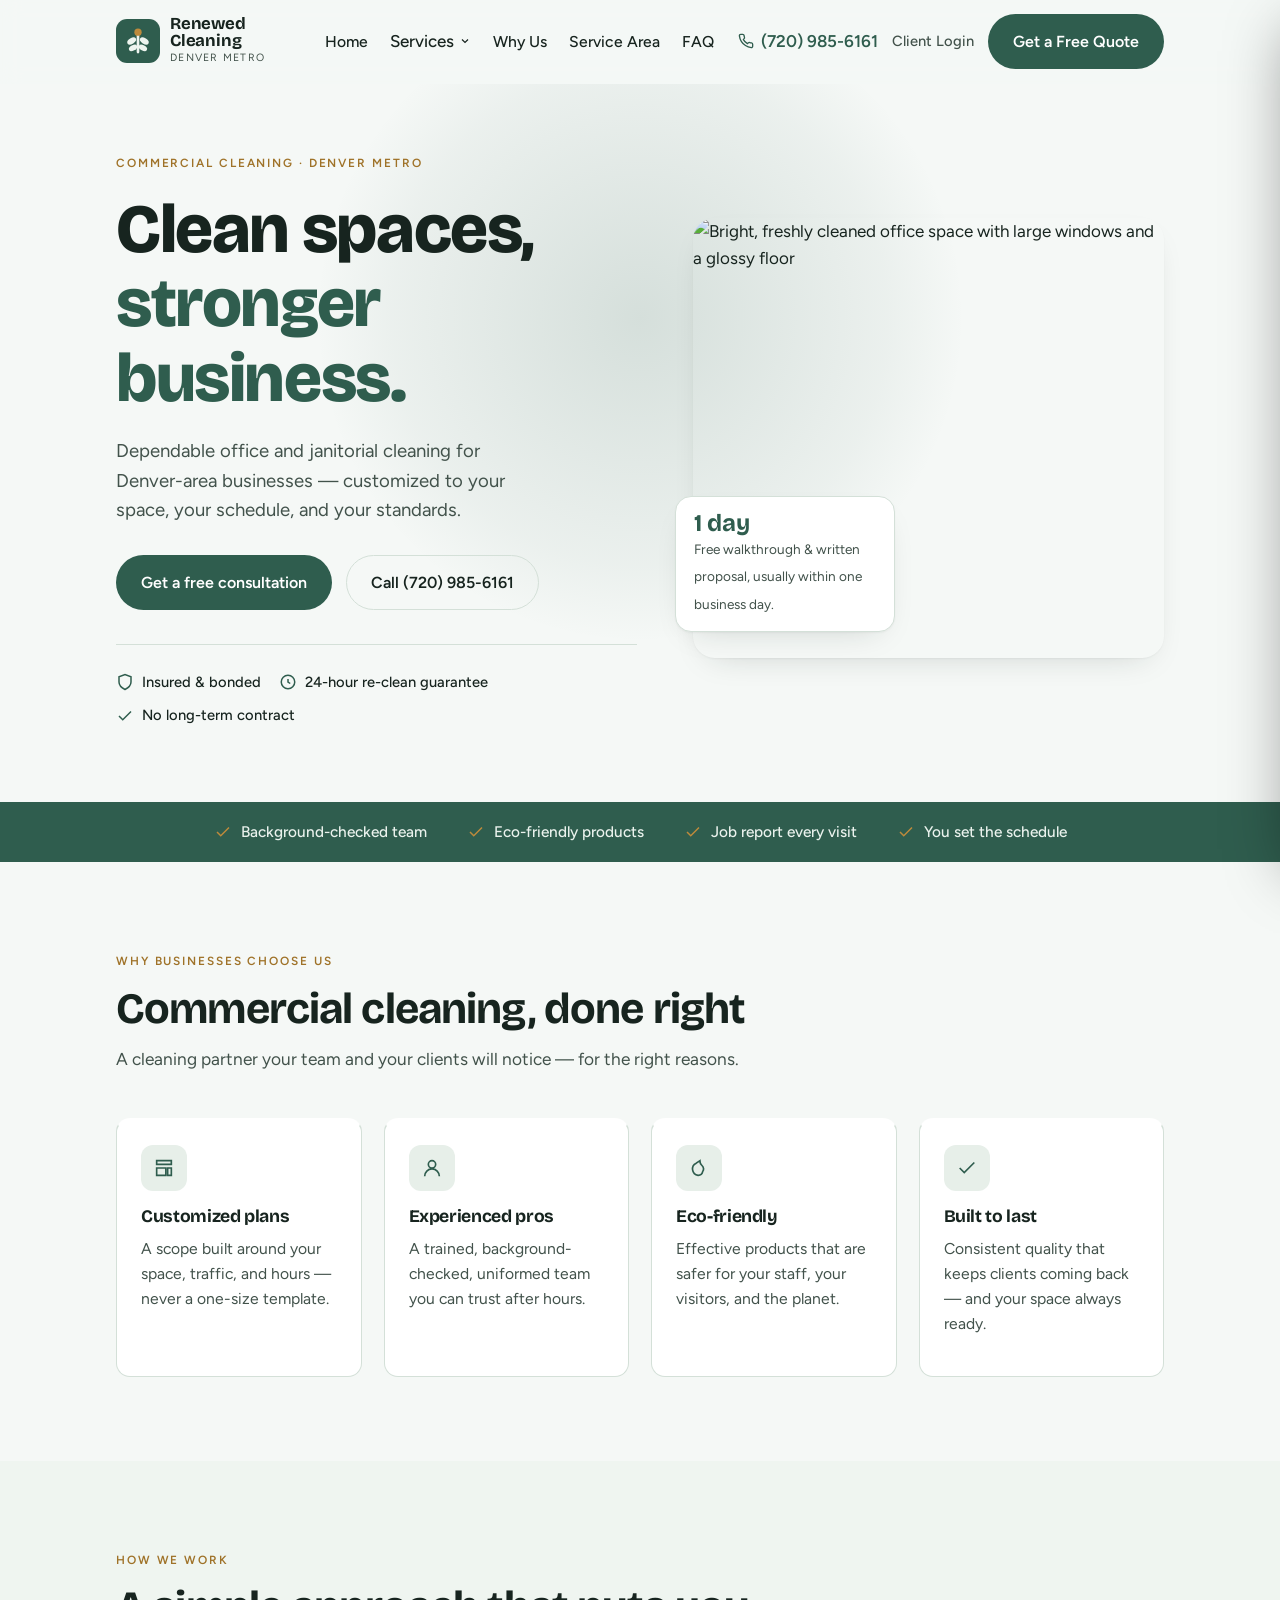
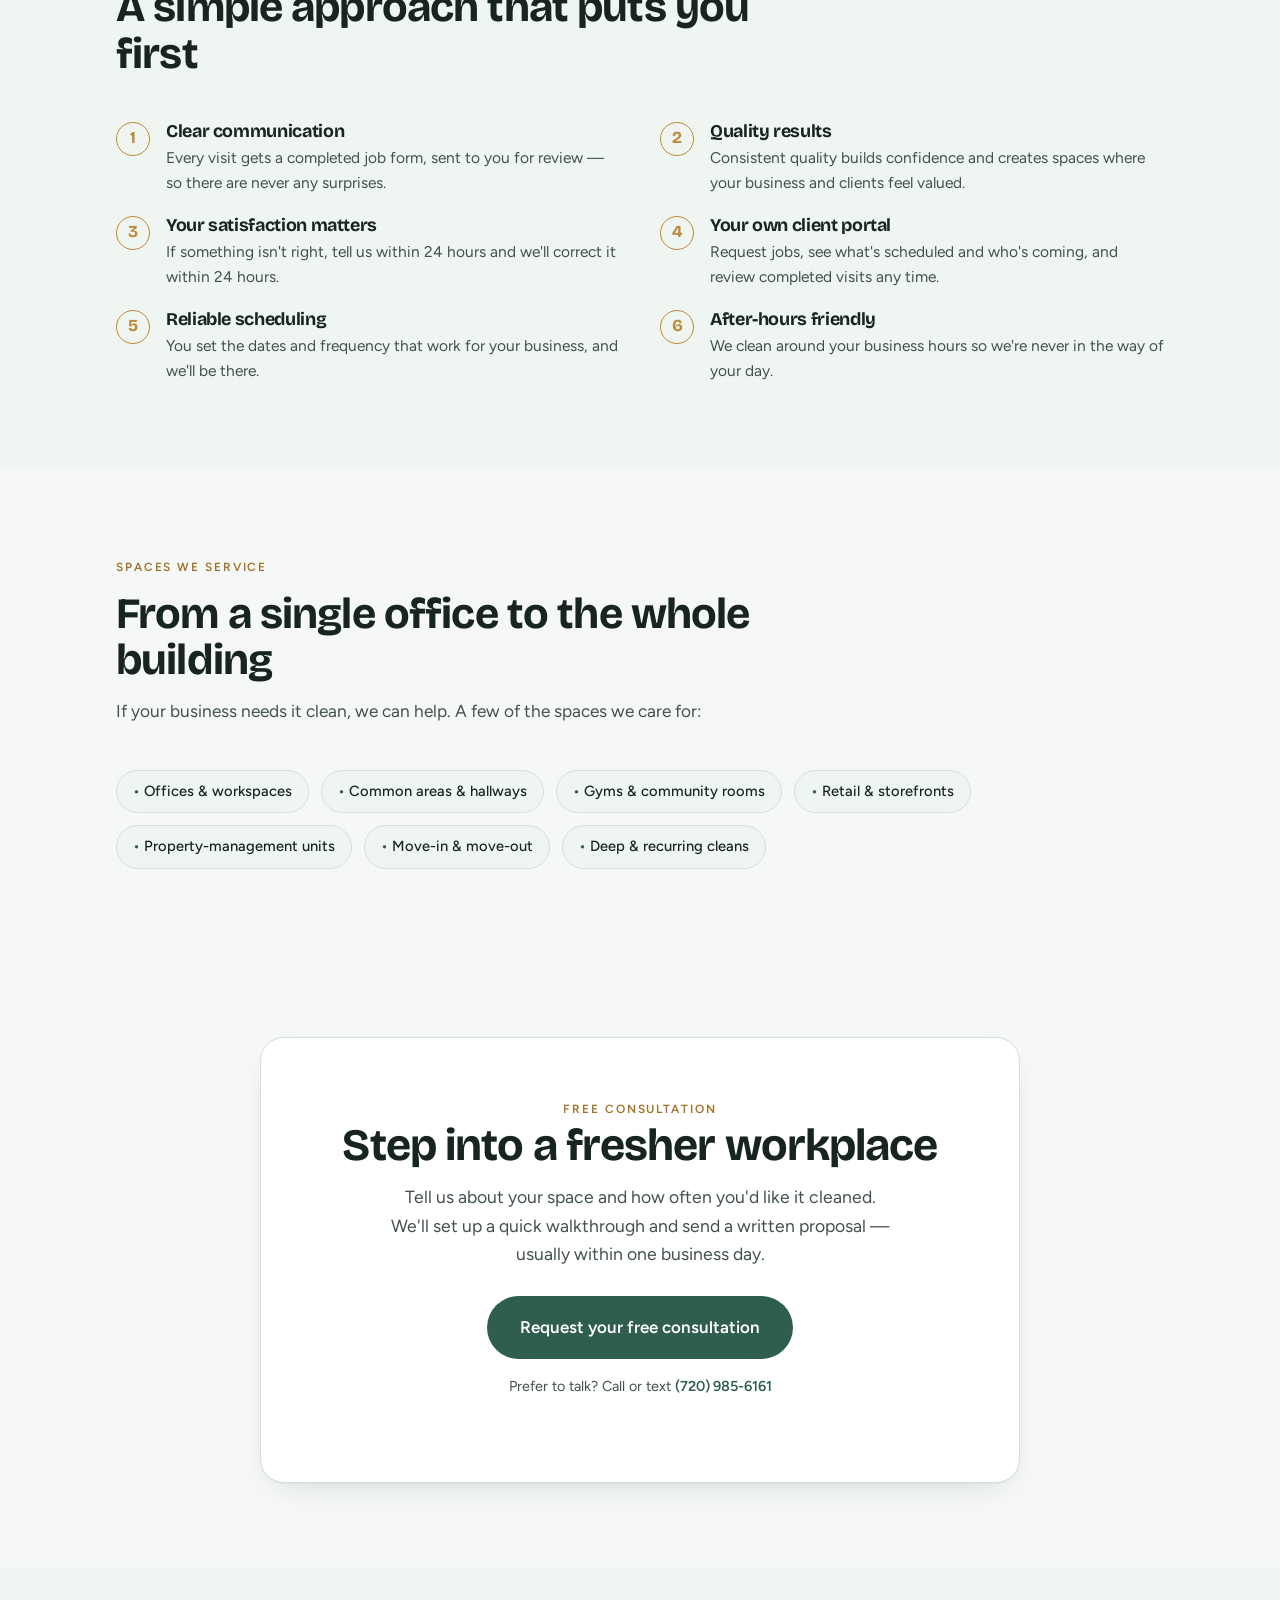
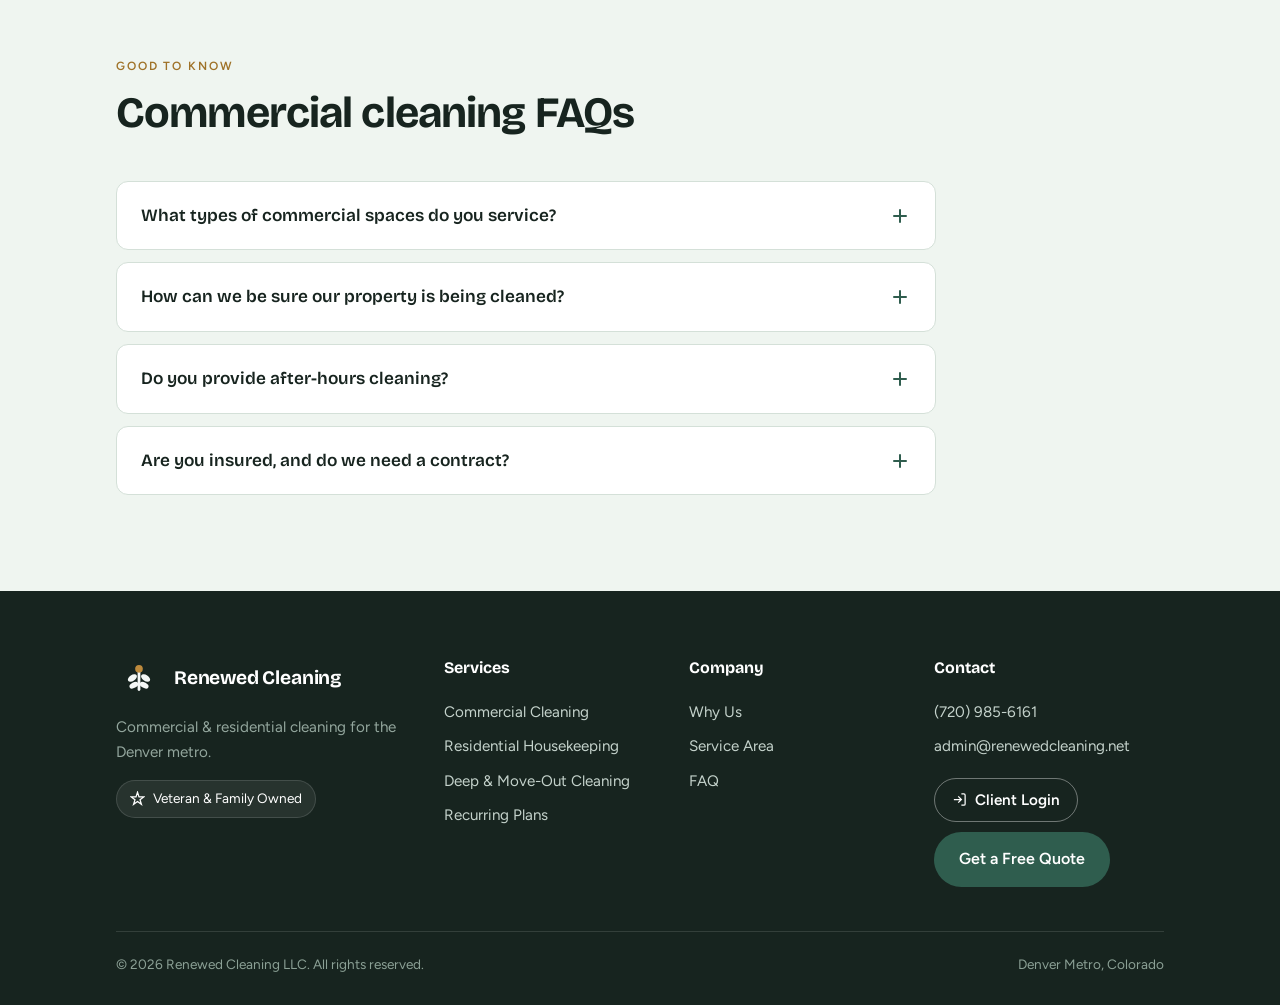
==== commit 70868082: "Remove aromatherapy, add new logo, footer Client Login button, real email" ====
--- a/commercial-cleaning.html
+++ b/commercial-cleaning.html
@@ -23,7 +23,7 @@
 <header id="top">
   <div class="wrap nav">
     <a class="brand" href="index.html" aria-label="Renewed Cleaning LLC home">
-      <img src="https://d13cw1lxlociqy.cloudfront.net/vxw0cr1rwxtp3wmlu0m17guldjv5" alt="Renewed Cleaning LLC logo">
+      <img src="logo-mark.svg" alt="Renewed Cleaning LLC logo">
       <span>
         <span class="bname">Renewed Cleaning</span>
         <span class="btag">Denver Metro</span>
@@ -39,7 +39,7 @@
         <div class="drop">
           <a href="commercial-cleaning.html">Commercial Cleaning<span>Offices, janitorial &amp; common areas</span></a>
           <a href="index.html#services">Residential Housekeeping<span>Homes &amp; recurring care</span></a>
-          <a href="index.html#services">Aromatherapy After-Care<span>Sprays, diffusers &amp; more</span></a>
+          <a href="index.html#services">Deep &amp; Move-Out Cleaning<span>Turnovers &amp; detailed deep cleans</span></a>
         </div>
       </li>
       <li><a href="index.html#how">Why Us</a></li>
@@ -69,7 +69,7 @@
     <div class="sub">
       <a href="commercial-cleaning.html">Commercial Cleaning</a>
       <a href="index.html#services">Residential Housekeeping</a>
-      <a href="index.html#services">Aromatherapy After-Care</a>
+      <a href="index.html#services">Deep &amp; Move-Out Cleaning</a>
     </div>
     <a href="index.html#how">Why Us</a>
     <a href="index.html#area">Service Area</a>
@@ -209,7 +209,6 @@
       <!-- NOTE for Andrew: confirm insurance/coverage specifics with the family before publishing -->
       <details class="reveal"><summary>What types of commercial spaces do you service?<span class="plus"></span></summary><div class="ans">Offices, retail and storefronts, common areas and hallways, gyms and community rooms, property-management units, and more. If you're not sure whether your space is a fit, just ask.</div></details>
       <details class="reveal"><summary>How can we be sure our property is being cleaned?<span class="plus"></span></summary><div class="ans">After every visit you receive a completed job report, and you can see scheduled, upcoming, and completed jobs any time in your client portal — full visibility, no guesswork.</div></details>
-      <details class="reveal"><summary>Can aromatherapy products be used in common areas?<span class="plus"></span></summary><div class="ans">Yes. Our aromatherapy after-care is a great fit for lobbies, common areas, and shared spaces — in a scent you choose.</div></details>
       <details class="reveal"><summary>Do you provide after-hours cleaning?<span class="plus"></span></summary><div class="ans">Yes. We schedule around your business hours so cleaning never disrupts your team or your customers.</div></details>
       <details class="reveal"><summary>Are you insured, and do we need a contract?<span class="plus"></span></summary><div class="ans">We're insured and bonded, and our team is background-checked. There's no long-term contract — we work from a simple written proposal you can adjust any time. <em>(Please confirm exact coverage wording with the family before this goes live.)</em></div></details>
     </div>
@@ -221,30 +220,31 @@
   <div class="wrap">
     <div class="fgrid">
       <div class="fbrand">
-        <img src="https://d13cw1lxlociqy.cloudfront.net/vxw0cr1rwxtp3wmlu0m17guldjv5" alt="Renewed Cleaning LLC logo">
-        <p>Commercial &amp; residential cleaning for the Denver metro, finished with a fresh aromatherapy touch.</p>
+        <div class="fbrand-lockup"><img src="logo-mark-white.svg" alt=""><span>Renewed Cleaning</span></div>
+        <p>Commercial &amp; residential cleaning for the Denver metro.</p>
         <span class="fbadge"><svg width="15" height="15" viewBox="0 0 24 24" fill="none" stroke="currentColor" stroke-width="2"><path d="M12 2l2.4 7.4H22l-6 4.6 2.3 7.4-6.3-4.6L5.7 21.4 8 14 2 9.4h7.6z"/></svg>Veteran &amp; Family Owned</span>
       </div>
       <div>
         <h4>Services</h4>
         <a href="commercial-cleaning.html">Commercial Cleaning</a>
         <a href="index.html#services">Residential Housekeeping</a>
-        <a href="index.html#services">Aromatherapy After-Care</a>
-        <a href="index.html#services">Deep &amp; Move-In/Out</a>
+        <a href="index.html#services">Deep &amp; Move-Out Cleaning</a>
+        <a href="index.html#services">Recurring Plans</a>
       </div>
       <div>
         <h4>Company</h4>
         <a href="index.html#how">Why Us</a>
         <a href="index.html#area">Service Area</a>
         <a href="#faq">FAQ</a>
-        <a href="https://clienthub.getjobber.com/client_hubs/0398b874-1f69-44bb-8e31-e739b4f57057/login/new?source=share_login" target="_blank" rel="noopener">Client Login</a>
       </div>
       <div>
         <h4>Contact</h4>
         <a href="tel:+17209856161">(720) 985-6161</a>
-        <!-- TODO: confirm the real public email address -->
-        <a href="mailto:info@renewedcleaning.org">info@renewedcleaning.org</a>
-        <a class="btn btn-primary" style="margin-top:12px" href="https://clienthub.getjobber.com/hubs/0398b874-1f69-44bb-8e31-e739b4f57057/public/requests/2457077/embedded_new?source=sp_website&amp;instance_id=_R_5j5_" target="_blank" rel="noopener">Get a Free Quote</a>
+        <a href="mailto:admin@renewedcleaning.net">admin@renewedcleaning.net</a>
+        <div class="fbtns">
+          <a class="flogin" href="https://clienthub.getjobber.com/client_hubs/0398b874-1f69-44bb-8e31-e739b4f57057/login/new?source=share_login" target="_blank" rel="noopener"><svg width="15" height="15" viewBox="0 0 24 24" fill="none" stroke="currentColor" stroke-width="2"><path d="M15 3h4a2 2 0 012 2v14a2 2 0 01-2 2h-4M10 17l5-5-5-5M15 12H3"/></svg>Client Login</a>
+          <a class="btn btn-primary" href="https://clienthub.getjobber.com/hubs/0398b874-1f69-44bb-8e31-e739b4f57057/public/requests/2457077/embedded_new?source=sp_website&amp;instance_id=_R_5j5_" target="_blank" rel="noopener">Get a Free Quote</a>
+        </div>
       </div>
     </div>
     <div class="fbot">
--- a/styles.css
+++ b/styles.css
@@ -34,7 +34,7 @@
   /* header */
   header{position:sticky; top:0; z-index:60; background:rgba(245,248,246,.82); backdrop-filter:blur(10px); border-bottom:1px solid transparent; transition:.2s}
   header.scrolled{border-bottom-color:var(--line); background:rgba(245,248,246,.94)}
-  .nav{display:flex; align-items:center; gap:28px; padding:14px 0}
+  .nav{display:flex; align-items:center; gap:28px; padding-top:14px; padding-bottom:14px}
   .brand{display:flex; align-items:center; gap:10px; margin-right:auto; text-decoration:none}
   .brand img{height:44px; width:auto}
   .brand .bname{font-family:"Bricolage Grotesque"; font-weight:700; font-size:1.05rem; color:var(--ink); letter-spacing:-.01em; line-height:1}
@@ -77,7 +77,7 @@
     background:radial-gradient(closest-side, rgba(47,93,78,.16), rgba(47,93,78,.05) 55%, transparent 72%);
     animation:breathe 9s ease-in-out infinite; z-index:0; pointer-events:none}
   @keyframes breathe{0%,100%{transform:translateX(-50%) scale(1); opacity:.85} 50%{transform:translateX(-50%) scale(1.12); opacity:1}}
-  .hero-grid{position:relative; z-index:1; display:grid; grid-template-columns:1.05fr .95fr; gap:56px; align-items:center; padding:64px 0 74px}
+  .hero-grid{position:relative; z-index:1; display:grid; grid-template-columns:1.05fr .95fr; gap:56px; align-items:center; padding-top:64px; padding-bottom:74px}
   .hero h1{font-size:clamp(2.7rem,5.4vw,4.3rem); font-weight:800; margin:18px 0 0}
   .hero h1 .em{color:var(--evergreen)}
   .hero p.lead{font-size:1.16rem; color:var(--ink-soft); margin:20px 0 30px; max-width:33ch}
@@ -159,7 +159,9 @@
   footer h4{font-family:"Bricolage Grotesque"; color:#fff; font-size:1rem; margin:0 0 14px}
   footer a{color:#c4d2cb; text-decoration:none; display:block; padding:5px 0}
   footer a:hover{color:var(--brass)}
-  .fbrand img{height:40px; margin-bottom:14px; filter:brightness(0) invert(1); opacity:.92}
+  .fbrand-lockup{display:flex; align-items:center; gap:12px; margin-bottom:14px}
+  .fbrand-lockup img{height:46px; width:auto}
+  .fbrand-lockup span{font-family:"Bricolage Grotesque"; font-weight:700; color:#fff; font-size:1.2rem; letter-spacing:-.01em}
   .fbrand p{color:#93a69d; margin:0; max-width:30ch}
   .fbadge{display:inline-flex; align-items:center; gap:8px; margin-top:16px; font-size:.85rem; color:#fff; background:rgba(255,255,255,.07); border:1px solid rgba(255,255,255,.13); padding:7px 13px; border-radius:100px}
   .fbot{border-top:1px solid rgba(255,255,255,.12); margin-top:44px; padding-top:22px; display:flex; justify-content:space-between; flex-wrap:wrap; gap:10px; color:#8ba095; font-size:.85rem}
@@ -168,7 +170,7 @@
   .reveal.in{opacity:1; transform:none}
 
   @media (max-width:920px){
-    .hero-grid{grid-template-columns:1fr; gap:36px; padding:44px 0 54px}
+    .hero-grid{grid-template-columns:1fr; gap:36px; padding-top:44px; padding-bottom:54px}
     .hero-media img{height:360px}
     .cards{grid-template-columns:1fr}
     .steps{grid-template-columns:1fr}
@@ -202,3 +204,9 @@
 .menu a, .dropbtn, .login-link, .phone-link, .phone-text{white-space:nowrap}
 .nav{gap:24px}
 .menu{gap:22px}
+
+/* --- footer client-login button --- */
+.fbtns{display:flex; flex-direction:column; gap:10px; align-items:flex-start; margin-top:14px}
+.flogin{display:inline-flex; align-items:center; gap:8px; border:1px solid rgba(255,255,255,.38); color:#fff; padding:9px 17px; border-radius:100px; font-weight:600; font-size:.95rem; text-decoration:none; transition:.18s}
+.flogin:hover{background:rgba(255,255,255,.1); border-color:#fff; color:#fff}
+.flogin svg{flex:none}
